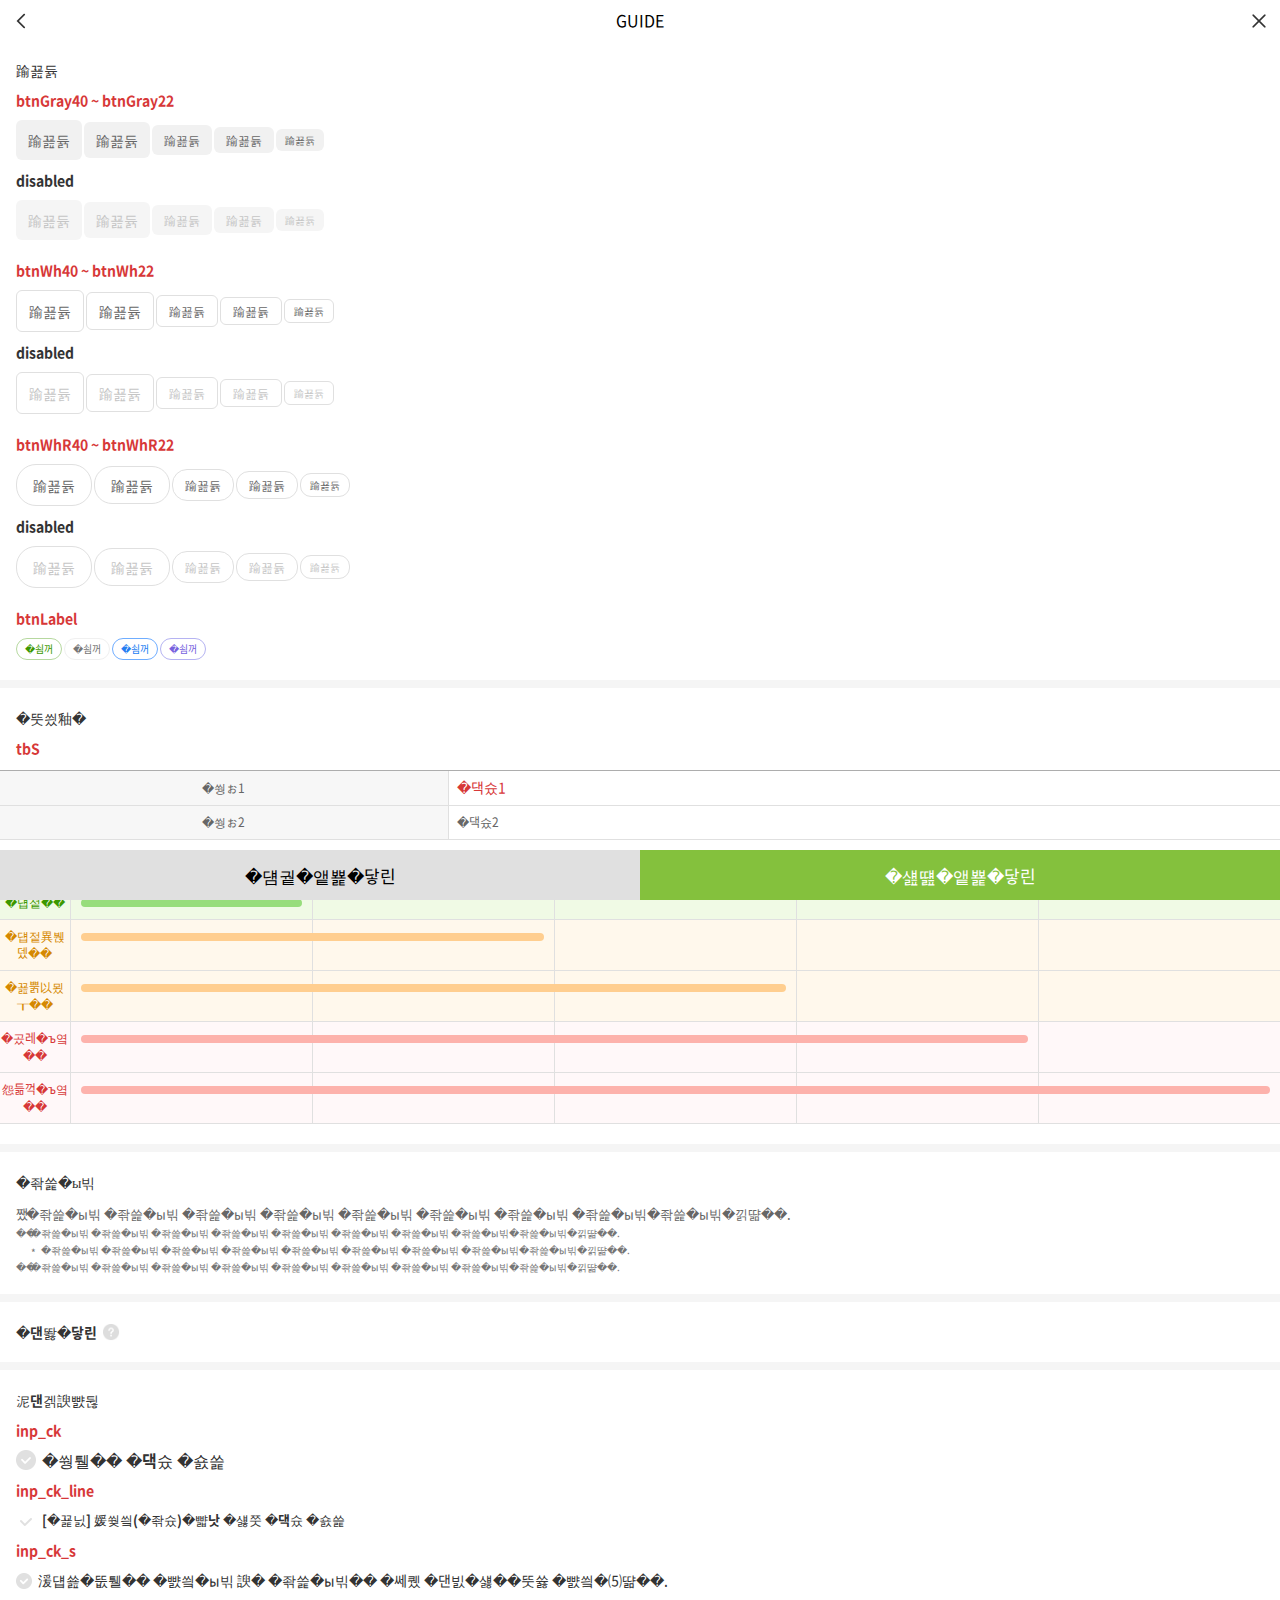
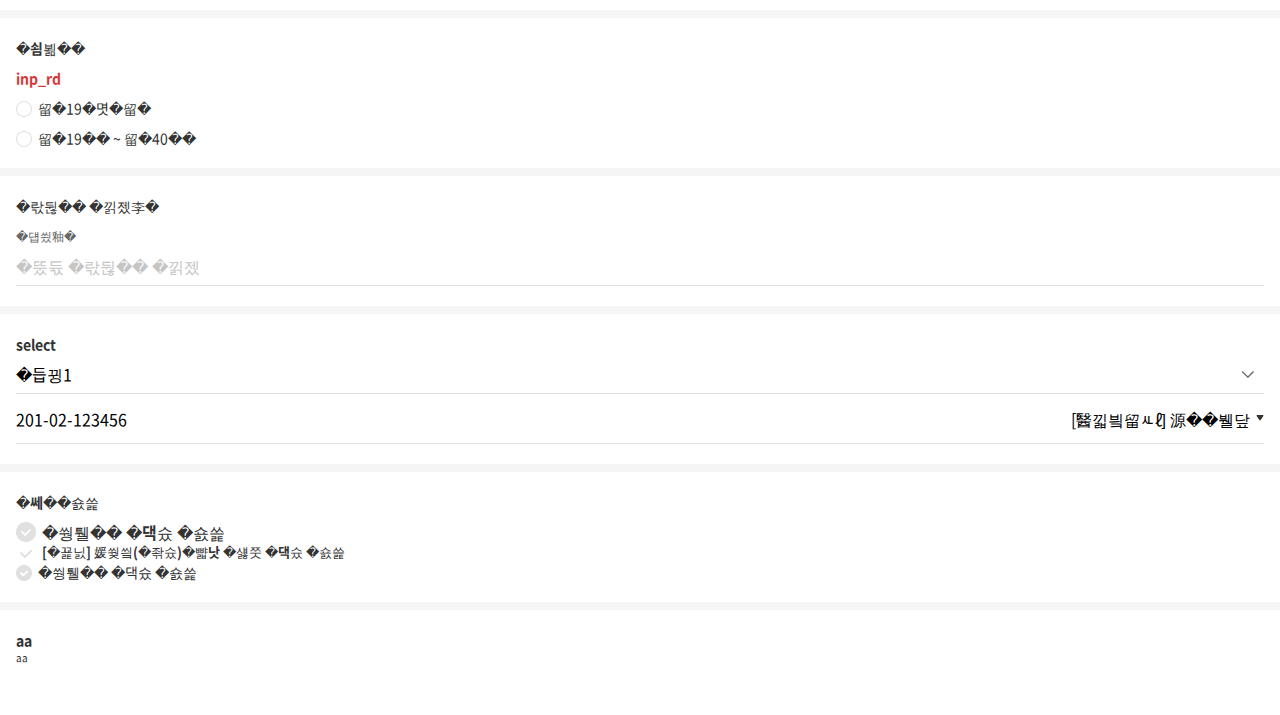
==== index.html @ 6689f2b8 "인덱스변경" ====
<!DOCTYPE html>
<html lang="ko">
<head>
	<meta charset="euc-kr">
	<meta http-equiv="X-UA-Compatible" content="IE=edge">
	<meta name="viewport" content="width=device-width, initial-scale=1.0">
	<link rel="stylesheet" type="text/css" href="/static/css/interlock/cmnsvc/common.css" />
	<!-- <link rel="stylesheet" type="text/css" href="/static/css/interlock/cmnsvc/theme_default.css" /> -->
	<title>약정</title>
	<script type="text/javascript" src="/static/js/jquery-1.11.3.min.js"></script>
	<script type="text/javascript" src="/static/js/sm.js"></script>
    <script>
    </script>
</head>
<body>
	<div class="wrap"> 
        <div class="header_c">
            <a href="javascript:void(0)" class="ico_top_back"></a>
            <h1 class="hc_tit">GUIDE</h1>
            <a href="javascript:void(0)" class="ico_top_x"></a>
        </div> 
        <div class="container_c has_foot_fix"> 
           
            <section class="padd">
                <h3 class="comTit mt20 fB">버튼</h3>

                <h3 class="comTit mt10 fB c_rd">btnGray40 ~ btnGray22</h3>
                <div class="mt10">
                    <button class="btn btnGray40" >버튼</button>
                    <button class="btn btnGray36" >버튼</button>
                    <button class="btn btnGray30" >버튼</button>
                    <button class="btn btnGray26" >버튼</button>
                    <button class="btn btnGray22" >버튼</button>
                </div> 
                <h3 class="comTit mt10 fB ">disabled</h3>
                <div class="mt10"> 
                    <button class="btn btnGray40" disabled>버튼</button>
                    <button class="btn btnGray36" disabled>버튼</button>
                    <button class="btn btnGray30" disabled>버튼</button>
                    <button class="btn btnGray26" disabled>버튼</button>
                    <button class="btn btnGray22" disabled>버튼</button>
                </div>

                <h3 class="comTit mt20 fB c_rd">btnWh40 ~ btnWh22</h3>
                <div class="mt10"> 
                    <button class="btn btnWh40" >버튼</button>
                    <button class="btn btnWh36" >버튼</button>
                    <button class="btn btnWh30" >버튼</button>
                    <button class="btn btnWh26" >버튼</button>
                    <button class="btn btnWh22" >버튼</button>
                </div> 

                <h3 class="comTit mt10 fB ">disabled</h3>
                <div class="mt10"> 
                    <button class="btn btnWh40" disabled>버튼</button>
                    <button class="btn btnWh36" disabled>버튼</button>
                    <button class="btn btnWh30" disabled>버튼</button>
                    <button class="btn btnWh26" disabled>버튼</button>
                    <button class="btn btnWh22" disabled>버튼</button>
                </div>

                <h3 class="comTit mt20 fB c_rd">btnWhR40 ~ btnWhR22</h3>
                
                <div class="mt10"> 
                    <button class="btn btnWhR40" >버튼</button>
                    <button class="btn btnWhR36" >버튼</button>
                    <button class="btn btnWhR30" >버튼</button>
                    <button class="btn btnWhR26" >버튼</button>
                    <button class="btn btnWhR22" >버튼</button>
                </div> 
                <h3 class="comTit mt10 fB ">disabled</h3>
                <div class="mt10"> 
                    <button class="btn btnWhR40" disabled>버튼</button>
                    <button class="btn btnWhR36" disabled>버튼</button>
                    <button class="btn btnWhR30" disabled>버튼</button>
                    <button class="btn btnWhR26" disabled>버튼</button>
                    <button class="btn btnWhR22" disabled>버튼</button>
                </div> 

                <h3 class="comTit mt20 fB c_rd">btnLabel</h3>
                <div class="mt10">
                    <button class="btn btnLabelGrn">라벨</button>
                    <button class="btn btnLabelWh">라벨</button>
                    <button class="btn btnLabelBl">라벨</button>
                    <button class="btn btnLabelPur">라벨</button>
                </div>
            </section> 
         
            <section class="sec_bar mt20 mb20"></section>
            <section class="padd">
                <h3 class="comTit mt20 fB">테이블</h3>
                <h3 class="comTit mt10 fB c_rd">tbS </h3>
            </section>
            <section>
                <div class="tbS mt12">
                    <table>
                        <caption></caption>
                        <colgroup><col width="35%"/><col/></colgroup>
                        <tbody>
                            <tr>
                                <th scope="row">제목1</th>
                                <td><span  class="f14 c_rd">내용1</span></td>
                            </tr>
                            <tr>
                                <th scope="row">제목2</th>
                                <td>내용2</td>
                            </tr>
                        </tbody>
                    </table>
                </div>

                <div class="tbS mt12 st">
                    <table>
                        <caption>투자자성향별 적합한 투자성 상품 : 구분, 초저위험, 저위험, 중위험, 고위험, 초고위험 등의 정보제공</caption>
                        <colgroup><col width="70px"/><col/><col/><col/><col/><col/></colgroup>
                        <thead>
                            <tr>
                                <th scope="col">구분</th>
                                <th scope="col">초저위험</th>
                                <th scope="col">저위험</th>
                                <th scope="col">중위험</th>
                                <th scope="col">고위험</th>
                                <th scope="col">초고위험</th>
                            </tr>
                        </thead>
                        <tbody>
                            <tr class="tbgc1">
                                <td class="ac">안정형</td>
                                <td><i class="tbarS tbarE"></i></td>
                                <td></td>
                                <td></td>
                                <td></td>
                                <td></td>
                            </tr>
                            <tr class="tbgc2">
                                <td class="ac">안정추구형</td>
                                <td><i class="tbarS"></i></td>
                                <td><i class="tbarE"></i></td>
                                <td></td>
                                <td></td>
                                <td></td>
                            </tr>
                            <tr class="tbgc2">
                                <td class="ac">위험중립형</td>
                                <td><i class="tbarS"></i></td>
                                <td><i class="tbarC"></i></td>
                                <td><i class="tbarE"></i></td>
                                <td></td>
                                <td></td>
                            </tr>
                            <tr class="tbgc3">
                                <td class="ac">적극투자형</td>
                                <td><i class="tbarS"></i></td>
                                <td><i class="tbarC"></i></td>
                                <td><i class="tbarC"></i></td>
                                <td><i class="tbarE"></i></td>
                                <td></td>
                            </tr>
                            <tr class="tbgc3">
                                <td class="ac">공격투자형</td>
                                <td><i class="tbarS"></i></td>
                                <td><i class="tbarC"></i></td>
                                <td><i class="tbarC"></i></td>
                                <td><i class="tbarC"></i></td>
                                <td><i class="tbarE"></i></td>
                            </tr>
                        </tbody>
                    </table>
                </div>
            </section>

            <section class="sec_bar mt20 mb20"></section>
            <section class="padd">
                <h3 class="comTit mt20 fB">유의사항</h3>
                <ul class="posiul lineH19 f13 c_6 mt12">
                    <li class="pl10">
                        <span class="nm">·</span>
                        유의사항 유의사항 유의사항 유의사항 유의사항 유의사항 유의사항 유의사항유의사항입니다.
                    </li>
                </ul>
                <ul class="posiul lineH14 f10 c_76 mt3">
                    <li class="pl15">
                        <span class="nm">※</span>
                        유의사항 유의사항 유의사항 유의사항 유의사항 유의사항 유의사항 유의사항유의사항입니다.
                        <ul class="posiul lineH14 f10 mt3 ">
                            <li class="pl10">
                                <span class="nm mt3">*</span>
                                유의사항 유의사항 유의사항 유의사항 유의사항 유의사항 유의사항 유의사항유의사항입니다.
                            </li>
                        </ul>
                    </li>
                    <li class="pl15 mt3">
                        <span class="nm">※</span>
                        유의사항 유의사항 유의사항 유의사항 유의사항 유의사항 유의사항 유의사항유의사항입니다.
                    </li>
                </ul>
            </section>

            <section class="sec_bar mt20 mb20"></section>
            <section class="padd">
                <div class="comTit mt20">
                    <span class="fB mr5">툴팁열기 </span>
                    <span class="tipA">
                        <a href="javascript:void(0)" class="ico_q" onclick="tooltip.on(this)"></a>
                        <span class="tipBox active" style="left:-4.5rem">
                            <strong class="tipTit">이메일 수신 유의사항</strong>    
                            <span class="tipTx">
                                이메일이 없거나 변경된 경우, 등록(변경)한 후 
                                신청해 주세요. 네트워크/서버 상황, 스팸/수신거부 등록 등으로 
                                이메일이 수신되지 않거나 지연될 수 있습니다.
                            </span>
                        </span>
                    </span>
                </div>
                
            </section>

            <section class="sec_bar mt20 mb20"></section>
            <section class="padd">
                <h3 class="comTit mt20 fB">체크박스 </h3>
                <h3 class="comTit mt10 fB c_rd">inp_ck </h3>
                <span class="inp_ck mt10">
                    <input type="checkbox" id="cks1"  />
                    <label for="cks1" class="fB">서비스 이용 동의</label>                                
                </span>

                <h3 class="comTit mt10 fB c_rd">inp_ck_line </h3>
                <span class="inp_ck_line mt10">
                    <input type="checkbox" id="cks2" />
                    <label for="cks2" class="fB">[필수] 개인(신용)정보 수집 이용 동의</label>                                
                </span>

                <h3 class="comTit mt10 fB c_rd">inp_ck_s </h3>
                <span class="inp_ck_s mt10">
                    <input type="checkbox" id="cks3"/>
                    <label for="cks3">금융소비자 확인사항 및 유의사항을 읽고 이해하였음을 확인합니다.</label>
                </span>
            </section>
            

            <section class="sec_bar mt20 mb20"></section>
            <section class="padd">
                <h3 class="comTit mt20 fB">라디오</h3>
                <h3 class="comTit mt10 fB c_rd">inp_rd </h3>
                <div>
                    <span class="inp_rd mt10">
                        <input type="radio" id="rd1_1" name="rd1"/>
                        <label for="rd1_1">만19세미만</label>
                    </span><br/>
                    <span class="inp_rd mt10">
                        <input type="radio" id="rd1_2" name="rd1"/>
                        <label for="rd1_2">만19세 ~ 만40세</label>
                    </span>
                </div>
            </section>

            <section class="sec_bar mt20 mb20"></section>
            <section class="padd">
                <h3 class="comTit mt20 fB">텍스트 입력창</h3>
                <div class="mt10">
                    <label for="inpTx1" class="lineH20 f12 c_6">레이블</label>
                    <span class="inp_tx hasDelete">
                        <input type="text" id="inpTx1" placeholder="힌트 텍스트 입력" value="" >
                        <button class="ico_x" onclick="inputDelCtr.textDel(this,'#inpTx1')"></button>
                    </span>
                </div>
            </section>
            <script>inputDelCtr.on('.hasDelete');</script>

            <section class="sec_bar mt20 mb20"></section>
            <section class="padd">
                <h3 class="comTit mt20 fB">select</h3>
                <select class="sel" style="width:100%">
                    <option value="">옵션1</option>
                    <option value="">옵션2</option>	
                    <option value="">옵션3</option>								
                </select>
               
                <button class="btn_sel">
                    <span class="btn_sel_l" data-sel-opt="1">201-02-123456</span>
                    <span class="btn_sel_r" data-sel-opt="2">[종합매매] 김엔투</span>
                </button>
            </section>

            <section class="sec_bar mt20 mb20"></section>
            <section class="padd">
                <h3 class="comTit mt20 fB">약관동의</h3>
                <div class="mt10">
                    <dl>
                        <dt>
                            <span class="inp_ck">
                                <input type="checkbox" id="agr_ck"  />
                                <label for="agr_ck" class="fB">서비스 이용 동의</label>                                
                            </span>
                        </dt>
                        <dd>
                            <span class="inp_ck_line">
                                <input type="checkbox" id="ck1" />
                                <label for="ck1" class="fB">[필수] 개인(신용)정보 수집 이용 동의</label>                                
                            </span>    
                        </dd>
                    </dl>

                    <dl>
                        <dt>
                            <span class="inp_ck_s">
                                <input type="checkbox" id="all_ck"/>
                                <label for="all_ck">서비스 이용 동의</label>                                
                            </span>
                        </dt>
                        <dd>

                        </dd>
                    </dl>
                </div>
            </section>

            

            

            <section class="sec_bar mt20 mb20"></section>
            <section class="padd">
                <h3 class="comTit mt20 fB">aa</h3>
               aa
            </section>

            
            
            
            <section class="foot_fix">                
                <div class="foot_fix_btnA">
                    <button class="f_btn btnC1" onclick="layPop.on('pop1')" >안내팝업열기</button>
                    <button class="f_btn btnC2" onclick="layPop2.on('pop3')" >하단팝업열기</button>
                </div>    
            </section>
            
        </div>
       

        <div class="layPop" id="pop1" style="display:none">
            <div class="layPopCon">
                <div class="layPopIn ">
                    <div class="ac f17 lineH25">안내팝업</div>
                </div>
                <div class="layPopBtn">
                    <button class="btn btnC1" onclick="layPop.off('pop1')">닫기</button>
                    <button class="btn btnC2" onclick="layPop.off('pop1')">확인</button>
                </div>
            </div>
        </div>
    
        <div class="layPop2" id="pop2">
            <div class="layPop2Con ">
                <div class="layPop2Title mt25">하단팝업</div>
                <div class="layPop2In">
                    <ul class="posiul lineH19 f13 c_6">
                        <li class="pl10 mb5">
                            <span class="nm">·</span>
                            하단팝업내용
                        </li>
                        <li class="pl10 ">
                            <span class="nm">·</span>
                            하단팝업내용
                        </li>
                    </ul>    
                </div>
                <div class="layPop2Btn">
                    <button class="btn btnC2" onclick="layPop2.off('pop2')">확인</button>
                </div>
                <button class="layPop2Close" onclick="layPop2.off('pop2')"><i class="blind">닫기</i></button>
            </div>
        </div>

        <div class="layPop2" id="pop3">
            <div class="layPop2Con noBtn">
                <div class="layPop2Title mt25">계좌 선택</div>
                <div class="layPop2In">
                    <ul class="ul_sel">
                        <li>
                            <button class="ci_qv" onclick="ulSel.on(this,'answer03');layPop2.off('sel2')">
                                <span class="ul_sel_item">
                                    <i class="ul_sel_item_tx1">201-02-123456</i>
                                    <i class="ul_sel_item_tx2">[종합매매] 김나무</i>
                                </span>
                            </button>
                        </li>
                        <li>
                            <button class="ci_namuh" onclick="ulSel.on(this,'answer03');layPop2.off('sel2')">
                                <span class="ul_sel_item">
                                    <i class="ul_sel_item_tx1">201-02-123456</i>
                                    <i class="ul_sel_item_tx2">[종합매매] 김나무</i>
                                </span>
                            </button>
                        </li>
                        <li>
                            <button class="ci_qv" onclick="ulSel.on(this,'answer03');layPop2.off('sel2')">
                                <span class="ul_sel_item">
                                    <i class="ul_sel_item_tx1">201-02-123456</i>
                                    <i class="ul_sel_item_tx2">[종합매매] 김나무</i>
                                </span>
                            </button>
                        </li>
                        <li>
                            <button class="ci_namuh" onclick="ulSel.on(this,'answer03');layPop2.off('sel2')">
                                <span class="ul_sel_item">
                                    <i class="ul_sel_item_tx1">201-02-123456</i>
                                    <i class="ul_sel_item_tx2">[종합매매] 김나무</i>
                                </span>
                            </button>
                        </li>
                        <li>
                            <button class="ci_qv" onclick="ulSel.on(this,'answer03');layPop2.off('sel2')">
                                <span class="ul_sel_item">
                                    <i class="ul_sel_item_tx1">201-02-123456</i>
                                    <i class="ul_sel_item_tx2">[종합매매] 김나무</i>
                                </span>
                            </button>
                        </li>
                        <li>
                            <button class="ci_namuh" onclick="ulSel.on(this,'answer03');layPop2.off('sel2')">
                                <span class="ul_sel_item">
                                    <i class="ul_sel_item_tx1">201-02-123456</i>
                                    <i class="ul_sel_item_tx2">[종합매매] 김나무</i>
                                </span>
                            </button>
                        </li>
                        
                    </ul>
                </div>
                <button class="layPop2Close" onclick="layPop2.off('pop3')"><i class="blind">닫기</i></button>
            </div>
        </div>
       
    </div>	
</body>
</html>
---- static/css/interlock/cmnsvc/common.css ----
@charset "euc-kr";
@import url("/static/css/interlock/cmnsvc/base.css");
@import url("/static/css/interlock/cmnsvc/contents.css");

/****************************************/
/*  Version : 1.0
/*  Author : jsm
/****************************************/
:root{
    --theme:#84C13D;
    --themeDisa:#84C13D60;
    --themeL:#F9FDF4;
}

/*header*/
.header_c{height:4rem;position:relative;padding:0 4.2rem}
.ico_top_back{display: flex;position:absolute;top:1rem;left:1rem;width:2.2rem;height:2.2rem;background:url(/static/images/interlock/cmnsvc/ico_top_back.png) 50% 50% no-repeat;background-size:2.2rem auto}
.hc_tit{padding:0.8rem 0;text-align:center;font-size:1.6rem;line-height:2.4rem;color:#000}
.ico_top_x{display: flex;position:absolute;top:1rem;right:1rem;width:2.2rem;height:2.2rem;background:url(/static/images/interlock/cmnsvc/ico_top_x.png) 50% 50% no-repeat;background-size:2.2rem auto}
/*header_top*/
.top_loca{display:flex;justify-content: space-between;align-items: center; padding:1.4rem 1.6rem;background-color:#F9F9F9 }
.top_loca_tit{font-size:1.4rem;color:#000}
.top_loca_num{display:flex;align-items: center;} 
.top_loca_num>i{display:flex;justify-content: center;align-items: center; margin-left:0.8rem;border-radius:3rem;font-size:0;line-height:0;width:0.5rem;height:0.5rem;overflow: hidden;background-color:#B3B3B3}
.top_loca_num>i.on{font-size:1rem;line-height:1.4rem;width:2rem;height:2rem;background-color:var(--theme);color:#fff}

/*footer*/
.has_foot_fix{padding-bottom:5rem}
.info_cbox{background:#f9f9f9;border-radius: 1rem;padding: 1.6rem 2rem;}
.foot_fix{position:fixed;bottom:0;left:0;width:100%;z-index:2}
.foot_fix_btnA{display:flex;justify-content: space-between;}
.foot_fix_btnA>.f_btn{font-size:1.7rem;flex:1 50%;display:flex;justify-content: center;align-items: center;height:5rem;line-height:2.5rem}
.foot_fix_btnA.cols1vs2>button:first-child{flex:1 33%}
.foot_fix_btnA.cols1vs2>button:last-child{flex:1 67%}
.btnC1{background-color:#E0E0E0} 
.btnC1[disabled]{background-color:#F3F3F3;color:#C5C5C5}
.btnC2{background-color:var(--theme);color:#fff}
.btnC2[disabled]{background-color:var(--themeDisa)}


/*pop1*/
.layPop{position:fixed;z-index:100;height:100%;width:100%;top:0;left:0;display:flex;justify-content:center;align-items:center;}
.layPop:after{content:'';position: fixed;left: 0;top: 0; background-color: #000;z-index: 1;width: 100%;height: 100%;opacity: 0.6}
.layPopCon{position:relative;z-index:2;background:#fff;width:calc(100% - 4rem);max-width:72.8rem;border-radius:1.6rem;}
.layPopIn{margin:3.2rem 0 2.8rem;padding:0 2rem}
.layPopBtn{display:flex;justify-content:center;align-items:center;border-radius:0 0 1.6rem 1.6rem;overflow:hidden}
.layPopBtn>button{flex:1 50%;height:5rem;font-size:1.7rem}

/*pop2*/
.layPop2{display:none;position:fixed;z-index:100;height:100%;width:100%;top:0;left:0;z-index:1000}
.layPop2:after{content:'';position: fixed;left:0;top:0; background-color: #000;z-index: 1;width: 100%;height: 100%;opacity: 0}
.layPop2Con{position:fixed;z-index:2;bottom:-100%;background:#fff;width:100%;border-radius:2rem 2rem 0 0}
.layPop2Title{text-align:center;margin-left:1.6rem;margin-right:1.6rem;font-size:1.7rem;line-height:2.5rem;border-bottom:0.1rem solid #e0e0e0; padding-bottom:2rem}
.layPop2In{padding:2.8rem 1.6rem 2rem;max-height: calc(100vh - 17.6rem);overflow: auto;}
.noBtn .layPop2In{padding:0 0 2rem;max-height: calc(100vh - 12.6rem);}
.layPop2Btn{display:flex;justify-content:center;align-items:center}
.layPop2Btn>button{flex:1 50%;height:5rem;font-size:1.7rem}
.layPop2Close{position:absolute;top:2.4rem;right:1.6rem;width:2rem;height:2.5rem;background:url(/static/images/interlock/cmnsvc/ico_pop_x.png) 50% 50% no-repeat;background-size:1.3rem auto}
.layPop2.open{display:flex;justify-content:center;align-items:center;}
.layPop2.open:after{animation:0.3s forwards ease-in-out opa0_6;}
.layPop2.open .layPop2Con{animation:0.3s forwards ease-in-out btm0;left:50%;transform:translateX(-50%)}
.layPop2.close:after{animation:0.3s forwards ease-in-out opa0;opacity:0.6} 
.layPop2.close .layPop2Con{animation:0.3s forwards ease-in-out btm_100;bottom:0}

@media all and (min-width : 540px){html{font-size:10px}	}
@keyframes btm0{100% {bottom:0}}
@keyframes btm_100{100% {bottom:-100%;}}
@keyframes opa0{100% {opacity:0}}
@keyframes opa0_6{100% {opacity:0.6}}
@media screen and (-ms-height-contrast:active), (-ms-high-contrast:none){
    .layPop2.open .layPop2Con{bottom:0}
}

/*pop3 fullpop*/
.layFullPop{display:none;overflow:auto;position:fixed;width:100%;height:100%;top:0;left:0;background-color:#fff;z-index:10}
      
/*account sel list*/
.ul_sel>li{padding:0 2rem;margin-top:0.05rem}
.ul_sel>li>button{display:flex;width:100%;text-align:left;align-items: center; border-bottom:0.1rem solid #f0f0f0;padding:1.4rem 0;font-size:2.1rem;line-height:3rem;}
.ul_sel>li.on{background-color:var(--themeL)  }
.ul_sel>li.on>a{color:#000;font-family:'notoSB'}
.ul_sel_opt{display:flex;flex-wrap: wrap;flex-direction: column;flex:1 calc(100% - 4.2rem)}
.ul_sel_opt1{font-size:1.6rem;line-height:2rem;color:#000;font-family:'notoSB'}
.ul_sel_opt2{font-size:1.4rem;line-height:2rem;color:#767676}

/*ci*/
.ci_qv::before{content:'';margin-right:1rem;display:inline-flex;width:3.2rem;height:3.2rem;background:url(/static/images/interlock/cmnsvc/ci_qv.png) 0 0 no-repeat;background-size: 3.2rem auto;}
.ci_namuh::before{content:'';margin-right:1rem;display:inline-flex;width:3.2rem;height:3.2rem;background:url(/static/images/interlock/cmnsvc/ci_namuh.png) 0 0 no-repeat;background-size: 3.2rem auto;}

/* termsA */
.has_termsA{overflow:hidden}
.has_termsA .container_c{height:100%;display:flex;flex-direction:column;justify-content:flex-start}
.termsA{position:relative;height:calc(100% - 9rem);padding-bottom:5rem}
.termsA iframe{position:absolute;top:0;left:0;width:100%;height:100%}

/*tooltip*/
.tipA{position:relative;display:flex}
.tipBox{display:none;padding:1.5rem 2rem;border-radius:0.8rem;position:absolute;top:3.3rem;background-color:var(--themeL);border:0.1rem solid var(--theme)}
.tipTit{font-size:1.4rem;font-family:'notoSB';white-space:nowrap;margin-bottom:1rem}
.tipTx{font-size:1.3rem;line-height:1.9rem;width:26rem;display:block}
.tipA.active {z-index:3;}
.tipA.active:before{content:'';position:absolute;top:1.8rem;left:0.3rem;width:0;height:0;border:0.8rem solid transparent;border-right-width:0.6rem;border-left-width:0.6rem;border-bottom-color:var(--theme)}
.tipA.active:after{content:'';position:absolute;top:2rem;left:0.3rem;width:0;height:0;border:0.8rem solid transparent;border-right-width:0.6rem;border-left-width:0.6rem;border-bottom-color:var(--themeL)}
.tipA.active .tipBox{display:flex;flex-direction: column;}

/*title*/
.comTit{font-size:1.4rem;display:flex;align-items: center;line-height:2rem}
.comTit.ar{justify-content: flex-end;}


/*btn*/
.btn{display:inline-flex;justify-content: center;align-items: center;padding:0}
.btnGray40{line-height:4rem;font-size:1.4rem;padding:0 1.2rem;border-radius:0.6rem;background-color:#f1f1f1;color:#666}
.btnGray36{line-height:3.6rem;font-size:1.4rem;padding:0 1.2rem;border-radius:0.6rem;background-color:#f1f1f1;color:#666}
.btnGray30{line-height:3rem;font-size:1.2rem;padding:0 1.2rem;border-radius:0.6rem;background-color:#f1f1f1;color:#666}
.btnGray26{line-height:2.6rem;font-size:1.2rem;padding:0 1.2rem;border-radius:0.6rem;background-color:#f1f1f1;color:#666}
.btnGray22{line-height:2.2rem;font-size:1rem;padding:0 0.9rem;border-radius:0.6rem;background-color:#f1f1f1;color:#666}

.btnWh40{line-height:4rem;font-size:1.4rem;padding:0 1.2rem;border:0.1rem solid #e0e0e0;border-radius:0.6rem;background-color:#fff;color:#666}
.btnWh36{line-height:3.6rem;font-size:1.4rem;padding:0 1.2rem;border:0.1rem solid #e0e0e0;border-radius:0.6rem;background-color:#fff;color:#666}
.btnWh30{line-height:3rem;font-size:1.2rem;padding:0 1.2rem;border:0.1rem solid #e0e0e0;border-radius:0.6rem;background-color:#fff;color:#666}
.btnWh26{line-height:2.6rem;font-size:1.2rem;padding:0 1.2rem;border:0.1rem solid #e0e0e0;border-radius:0.6rem;background-color:#fff;color:#666}
.btnWh22{line-height:2.2rem;font-size:1rem;padding:0 0.9rem;border:0.1rem solid #e0e0e0;border-radius:0.6rem;background-color:#fff;color:#666}

.btnWhR40{line-height:4rem;font-size:1.4rem;padding:0 1.6rem;border:0.1rem solid #e0e0e0;border-radius:2rem;background-color:#fff;color:#666}
.btnWhR36{line-height:3.6rem;font-size:1.4rem;padding:0 1.6rem;border:0.1rem solid #e0e0e0;border-radius:1.8rem;background-color:#fff;color:#666}
.btnWhR30{line-height:3rem;font-size:1.2rem;padding:0 1.2rem;border:0.1rem solid #e0e0e0;border-radius:1.5rem;background-color:#fff;color:#666}
.btnWhR26{line-height:2.6rem;font-size:1.2rem;padding:0 1.2rem;border:0.1rem solid #e0e0e0;border-radius:1.3rem;background-color:#fff;color:#666}
.btnWhR22{line-height:2.2rem;font-size:1rem;padding:0 0.9rem;border:0.1rem solid #e0e0e0;border-radius:1.1rem;background-color:#fff;color:#666}

.btnGray40[disabled],
.btnGray36[disabled],
.btnGray30[disabled],
.btnGray26[disabled],
.btnGray22[disabled]{background-color:#F5F5F5;color:#C5C5C5}

.btnWh40[disabled],
.btnWh36[disabled],
.btnWh30[disabled],
.btnWh26[disabled],
.btnWh22[disabled],
.btnWhR40[disabled],
.btnWhR36[disabled],
.btnWhR30[disabled],
.btnWhR26[disabled],
.btnWhR22[disabled]{color:#C5C5C5}

.btnLabelGrn{border:0.1rem solid #3C980060;color:#3C9800;line-height:2rem;font-size:1rem;padding:0 0.8rem;border-radius:2rem;}
.btnLabelWh{border:0.1rem solid #F0F0F0;color:#767676;line-height:2rem;font-size:1rem;padding:0 0.8rem;border-radius:2rem;}
.btnLabelBl{border:0.1rem solid #6FADFF;color:#247EF2;line-height:2rem;font-size:1rem;padding:0 0.8rem;border-radius:2rem;}
.btnLabelPur{border:0.1rem solid #B5B3F2;color:#7762DE;line-height:2rem;font-size:1rem;padding:0 0.8rem;border-radius:2rem;}

/* icon */
.icoLabel1{background-color:#6FADFF;color:#fff;border-radius:0.5rem;display:inline-flex;padding:0 0.5rem;height:1.8rem;line-height:1.8rem;font-size:1rem}
.icoLabel2{border-radius:0.5rem;display:inline-flex;padding:0 0.5rem;height:1.8rem;line-height:1.8rem;font-size:1rem}
.icoLabel3{border-radius:0.5rem;display:inline-flex;padding:0 0.5rem;height:1.8rem;line-height:1.8rem;font-size:1rem}
.icoLabel4{border-radius:0.5rem;display:inline-flex;padding:0 0.5rem;height:1.8rem;line-height:1.8rem;font-size:1rem}
.icoLabel5{border-radius:0.5rem;display:inline-flex;padding:0 0.5rem;height:1.8rem;line-height:1.8rem;font-size:1rem}


/* table */
.tbS{border-top:0.1rem solid #ADADAD}
.tbS th{font-weight:normal}
.tbS thead>tr>th{background-color:#F7F7F7;color:#666;padding:0.8rem 0;border-left:0.1rem solid #E0E0E0;border-bottom:0.1rem solid #E0E0E0;font-size:1rem}
.tbS tbody>tr>th,.tbS tbody>tr>td{color:#666;border-left:0.1rem solid #E0E0E0;border-bottom:0.1rem solid #E0E0E0;font-size:1.2rem;line-height:1.7rem}
.tbS thead>tr>th:first-child, .tbS tbody>tr>th:first-child,.tbS tbody tr>td:first-child{border-left:0}
.tbS tbody>tr>th{background-color:#F7F7F7;padding:0.8rem 1.6rem;}
.tbS tbody>tr>td{padding:0.8rem;}
.tbS.st tbody>tr>th,.tbS.st tbody>tr>td{padding-left:0;padding-right:0}
.tbgc1>td{background-color:#F0FAE5;color:#3C9800 !important}
.tbgc1>td>i,.tbgc1>td>i::before{background-color:#97DD7C}
.tbgc2>td{background-color:#FFF8EC;color:#D58800 !important}
.tbgc2>td>i,.tbgc2>td>i::before{background-color:#FFCE8F}
.tbgc3>td{background-color:#FFF8F9;color:#D73838 !important}
.tbgc3>td>i,.tbgc3>td>i:before{background-color:#FDB2AC}

.tbarS{display:flex;height:0.8rem;border-top-left-radius: 0.8rem;border-bottom-left-radius: 0.8rem;margin-left:1rem}
.tbarC{position:relative;z-index:2;display:flex;height:0.8rem}
.tbarE{position:relative;z-index:2;display:flex;height:0.8rem;border-top-right-radius: 0.8rem;border-bottom-right-radius: 0.8rem;margin-right:1rem}
.tbarC:before,
.tbarE:before{content:'';display:block;width:0.2rem;height:0.8rem;position:absolute;top:0;left:-0.1rem}
.tbarS.tbarE:before{display:none}

/* input text */
.inp_tx{display:inline-flex;position:relative;height:4rem;border-bottom:0.1rem solid #E0E0E0;width:100%}
.inp_tx>input{display:inline-flex;width:100%;color:#000;font-size:1.6rem;height:100%}
.inp_tx>input[disabled]{background-color:#F9F9F9;color:#C5C5C5}
.inp_tx .ico_x{position:absolute;top:1.1rem;right:0.6rem}
.ico_x{display:none;width:1.4rem;height:1.4rem;background:url(/static/images/interlock/cmnsvc/ico_x.png) 0 0 no-repeat;background-size:1.4rem auto}
.inp_tx.hasDelete>input{padding-right:3rem}

/* input checkbox */
.inp_ck{display:flex;align-items: center;position:relative}
.inp_ck>input{position:absolute;top:0;left:0;z-index:-1}
.inp_ck>label{position:relative;line-height:2rem;padding-left:2.6rem;display:inline-flex;font-size:1.6rem}
.inp_ck>label:before{content:'';position:absolute;top:0;left:0;width:2rem;height:2rem;background:url('/static/images/interlock/cmnsvc/ico_ck.png') 0 0 no-repeat;background-size:2rem auto}
.inp_ck>input:checked+label:before{background-image:url(/static/images/interlock/cmnsvc/ico_ck_on.png);}
.inp_ck>input:disabled+label:before{background-image:url(/static/images/interlock/cmnsvc/ico_ck_disa.png);}
.inp_ck>input:checked:disabled+label:before{background-image:url(/static/images/interlock/cmnsvc/ico_ck_on_disa.png);}

/* input checkbox line */
.inp_ck_line{display:flex;align-items: center;}
.inp_ck_line>label{position:relative;line-height:2rem;padding-left:2.6rem;display:inline-flex;font-size:1.3rem}
.inp_ck_line>label:before{content:'';position:absolute;top:0.1rem;left:0;width:2rem;height:2rem;background:url('/static/images/interlock/cmnsvc/ico_ck_line.png') 0 0 no-repeat;background-size:2rem auto}
.inp_ck_line>input:checked+label:before{background-image:url(/static/images/interlock/cmnsvc/ico_ck_line_on.png);}
.inp_ck_line>input:checked:disabled+label:before{opacity:0.5}

/* input checkbox s */
.inp_ck_s{display:flex;align-items: center;}
.inp_ck_s>label{position:relative;line-height:2rem;padding-left:2.2rem;display:inline-flex;font-size:1.4rem}
.inp_ck_s>label:before{content:'';position:absolute;top:0.3rem;left:0;width:1.6rem;height:1.6rem;background:url('/static/images/interlock/cmnsvc/ico_ck_s.png') 0 0 no-repeat;background-size:1.6rem auto}
.inp_ck_s>input:checked+label:before{background-image:url(/static/images/interlock/cmnsvc/ico_ck_s_on.png);}
.inp_ck_s>input:disabled+label:before{background-image:url(/static/images/interlock/cmnsvc/ico_ck_s_disa.png);}
.inp_ck_s>input:checked:disabled+label:before{background-image:url(/static/images/interlock/cmnsvc/ico_ck_s_on_disa.png);}

/* input radio */
.inp_rd{position:relative;display:inline-flex}
.inp_rd>input{position:absolute;width:0;height:0;padding:0;z-index:-1;opacity:0}
.inp_rd>label{position:relative;line-height:2rem;padding-left:2.2rem;font-size:1.4rem}
.inp_rd>label:before{content:'';position:absolute;width:1.6rem;height:1.6rem;top:0.3rem;left:0;background:url(/static/images/interlock/cmnsvc/ico_rd.png) 0 0 no-repeat;background-size:1.6rem auto}
.inp_rd>input:checked+label:before{background-image:url(/static/images/interlock/cmnsvc/ico_rd_on.png)}
.inp_rd>input:disabled+label:before{background-image:url(/static/images/interlock/cmnsvc/ico_rd_disa.png)}

/* select */
.sel{position:relative;font-size:1.6rem;border-bottom:0.1rem solid #E0E0E0;padding-right:2.8rem;display:inline-flex;height:4rem;white-space: nowrap;overflow: hidden;text-overflow: ellipsis;background:url(/static/images/interlock/cmnsvc/ico_arrow.png) calc(100% - 0.8rem) 50% no-repeat;background-size:1.6rem auto}

/*common*/
.padd{padding-left:1.6rem;padding-right:1.6rem}
.sec_bar{height:0.8rem;background-color:#f5f5f5}
.fixbody{overflow:hidden}
.skipNavi {display:none}
.imgA{width:100%}
.blind{position:absolute !important; z-index:-1 !important; height:0 !important; width:0 !important; padding:0 !important; margin:0 !important; font-size:0 !important; line-height:0 !important;border:0 !important; overflow:hidden !important;}
.posiul{padding:0;font-size:inherit;color:inherit;line-height:inherit;font-family:inherit}
.posiul>li{position:relative;padding-left:2rem;font-size:inherit;word-break: keep-all;color:inherit;line-height:inherit;font-family:inherit}
.posiul>li>.nm{position:absolute; top:0; left:0;font-size:inherit;color:inherit;line-height:inherit;font-family:inherit}
.posiul>li>.ico_arrow_r{position:absolute;top:0;right:0;height:2rem;width:2rem}
.list_item_4{display:flex;flex-wrap: wrap;align-items: center}
.list_item_4>*{flex:0 25%;margin-top:1rem}

/*icon*/
.ico_arrow_r{display:inline-flex;width:1.2rem;height:1.2rem;background:url(/static/images/interlock/cmnsvc/ico_arrow_r.png) 50% 50% no-repeat;background-size:1.6rem auto}
.ico_arrow_r.arrow_s{background-size:1.2rem}

/*text-align*/
.ar{text-align:right !important}
.al{text-align:left !important}
.ac{text-align:center !important}

/*position*/
.posiR{position:relative}
.posiA{position:absolute}
.posiS{position:static}
.posi_l{position:absolute;top:0;left:0}
.posi_r{position:absolute;top:0;right:0}

/*font-size*/
.f0{font-size:0 !important}
.f8{font-size:0.88rem}
.f9{font-size:8.9rem}
.f10{font-size:1rem}
.f11{font-size:1.1rem}
.f12{font-size:1.2rem}
.f13{font-size:1.3rem}
.f14{font-size:1.4rem}
.f15{font-size:1.5rem}
.f16{font-size:1.6rem}
.f17{font-size:1.7rem}
.f18{font-size:1.8rem}
.f19{font-size:1.9rem}
.f20{font-size:2.0rem}
.f21{font-size:2.1rem}
.f22{font-size:2.2rem}
.f23{font-size:2.3rem}
.f24{font-size:2.4rem}
.f25{font-size:2.5rem}
.f26{font-size:2.6rem}
.f27{font-size:2.7rem}
.f28{font-size:2.8rem}
.f29{font-size:2.9rem}
.f30{font-size:3.0rem}
.f60{font-size:6.0rem}

/*font-family*/
.fM{font-family:'NotoSM'}
.fB{font-family:'notoSB'}

/*lineheight*/
.lineH8{line-height:0.8rem}
.lineH9{line-height:0.9rem}
.lineH10{line-height:1rem}
.lineH11{line-height:1.1rem}
.lineH12{line-height:1.2rem}
.lineH13{line-height:1.3rem}
.lineH14{line-height:1.4rem}
.lineH15{line-height:1.5rem}
.lineH16{line-height:1.6rem}
.lineH17{line-height:1.7rem}
.lineH18{line-height:1.8rem}
.lineH19{line-height:1.9rem}
.lineH20{line-height:2.0rem}
.lineH21{line-height:2.1rem}
.lineH22{line-height:2.2rem}
.lineH23{line-height:2.3rem}
.lineH24{line-height:2.4rem}
.lineH25{line-height:2.5rem}
.lineH26{line-height:2.6rem}
.lineH27{line-height:2.7rem}
.lineH28{line-height:2.8rem}
.lineH29{line-height:2.9rem}
.lineH30{line-height:3rem}

/*color*/
.c_0{color:#000}
.c_f{color:#fff}
.c_6{color:#666}
.c_76{color:#767676}
.c_rd{color:#D73838}

/*background color*/
.bgc_6{background-color:#666}
.bgc_9{background-color:#999}

/* border */
.b0{border:0 !important}
.b1_theme{border:0.1rem solid var(--theme)}

/*padding*/
.p0{padding:0 !important}

.p5{padding:0.5rem !important}
.p10{padding:1rem !important}
.p15{padding:1.5rem !important}
.p20{padding:2rem !important}
.pl0{padding-left:0 !important}
.pr0{padding-right:0 !important}
.pl10{padding-left:1rem !important}
.pl15{padding-left:1.5rem !important}
.pl20{padding-left:2rem !important}
.pl25{padding-left:2.5rem !important}
.pl30{padding-left:3rem !important}
.pt15{padding-top:1.5rem !important}
.pb15{padding-bottom:1.5rem !important}
.pb20{padding-bottom:2rem}

/*margin*/
.m_auto{margin:0;margin-left:auto;margin-right:auto}
.m0{margin:0 !important}
.m5{margin:0.5rem}
.m10{margin:1rem}
.m15{margin:1.5rem}
.m20{margin:2rem}

.mt0{margin-top:0 !important}
.pt1{margin-top:0.1rem}
.mt2{margin-top:0.2rem}
.mt3{margin-top:0.3rem}
.mt4{margin-top:0.4rem}
.mt5{margin-top:0.5rem}
.mt10{margin-top:1rem}
.mt12{margin-top:1.2rem}
.mt15{margin-top:1.5rem}
.mt20{margin-top:2rem}
.mt24{margin-top:2.4rem}
.mt25{margin-top:2.5rem}
.mt30{margin-top:3rem}
.mt40{margin-top:4rem}
.mt50{margin-top:5rem}

.mb0{margin-bottom:0 !important}
.mb1{margin-bottom:0.1rem}
.mb2{margin-bottom:0.2rem}
.mb3{margin-bottom:0.3rem}
.mb4{margin-bottom:0.4rem}
.mb5{margin-bottom:0.5rem}
.mb6{margin-bottom:0.6rem}
.mb8{margin-bottom:0.8rem}
.mb10{margin-bottom:1rem}
.mb15{margin-bottom:1.5rem}
.mb20{margin-bottom:2rem}
.mb25{margin-bottom:2.5rem}
.mb30{margin-bottom:3rem}
.mb40{margin-bottom:4rem}
.mb55{margin-bottom:5.5rem}

.mr0{margin-right:0 !important}
.mr1{margin-right:0.1rem}
.mr2{margin-right:0.2rem}
.mr3{margin-right:0.3rem}
.mr4{margin-right:0.4rem}
.mr5{margin-right:0.5rem}
.mr10{margin-right:1rem}
.mr15{margin-right:1.5rem}
.mr20{margin-right:2rem}
.mr25{margin-right:2.5rem}
.mr30{margin-right:3rem}

.ml0{margin-left:0 !important}
.ml1{margin-left:0.1rem}
.ml2{margin-left:0.2rem}
.ml3{margin-left:0.3rem}
.ml4{margin-left:0.4rem}
.ml5{margin-left:0.5rem}
.ml10{margin-left:1rem}
.ml15{margin-left:1.5rem}
.ml20{margin-left:2rem}
.ml25{margin-left:2.5rem}
.ml30{margin-left:3rem}
---- static/css/interlock/cmnsvc/theme_default.css ----
@charset "euc-kr";
/****************************************/
/*  Version : 1.0
/*  Author : jsm
/****************************************/

/* theme_defaut */
:root{
    --theme:red;
    --themeL:#F9FDF4;
}
.ico_ok{display:inline-flex;width:4.8rem;height: 4.8rem;background:url(/static/images/interlock/cmnsvc/ico_ok.png) 0 0 no-repeat;background-size: 4.8rem auto;}
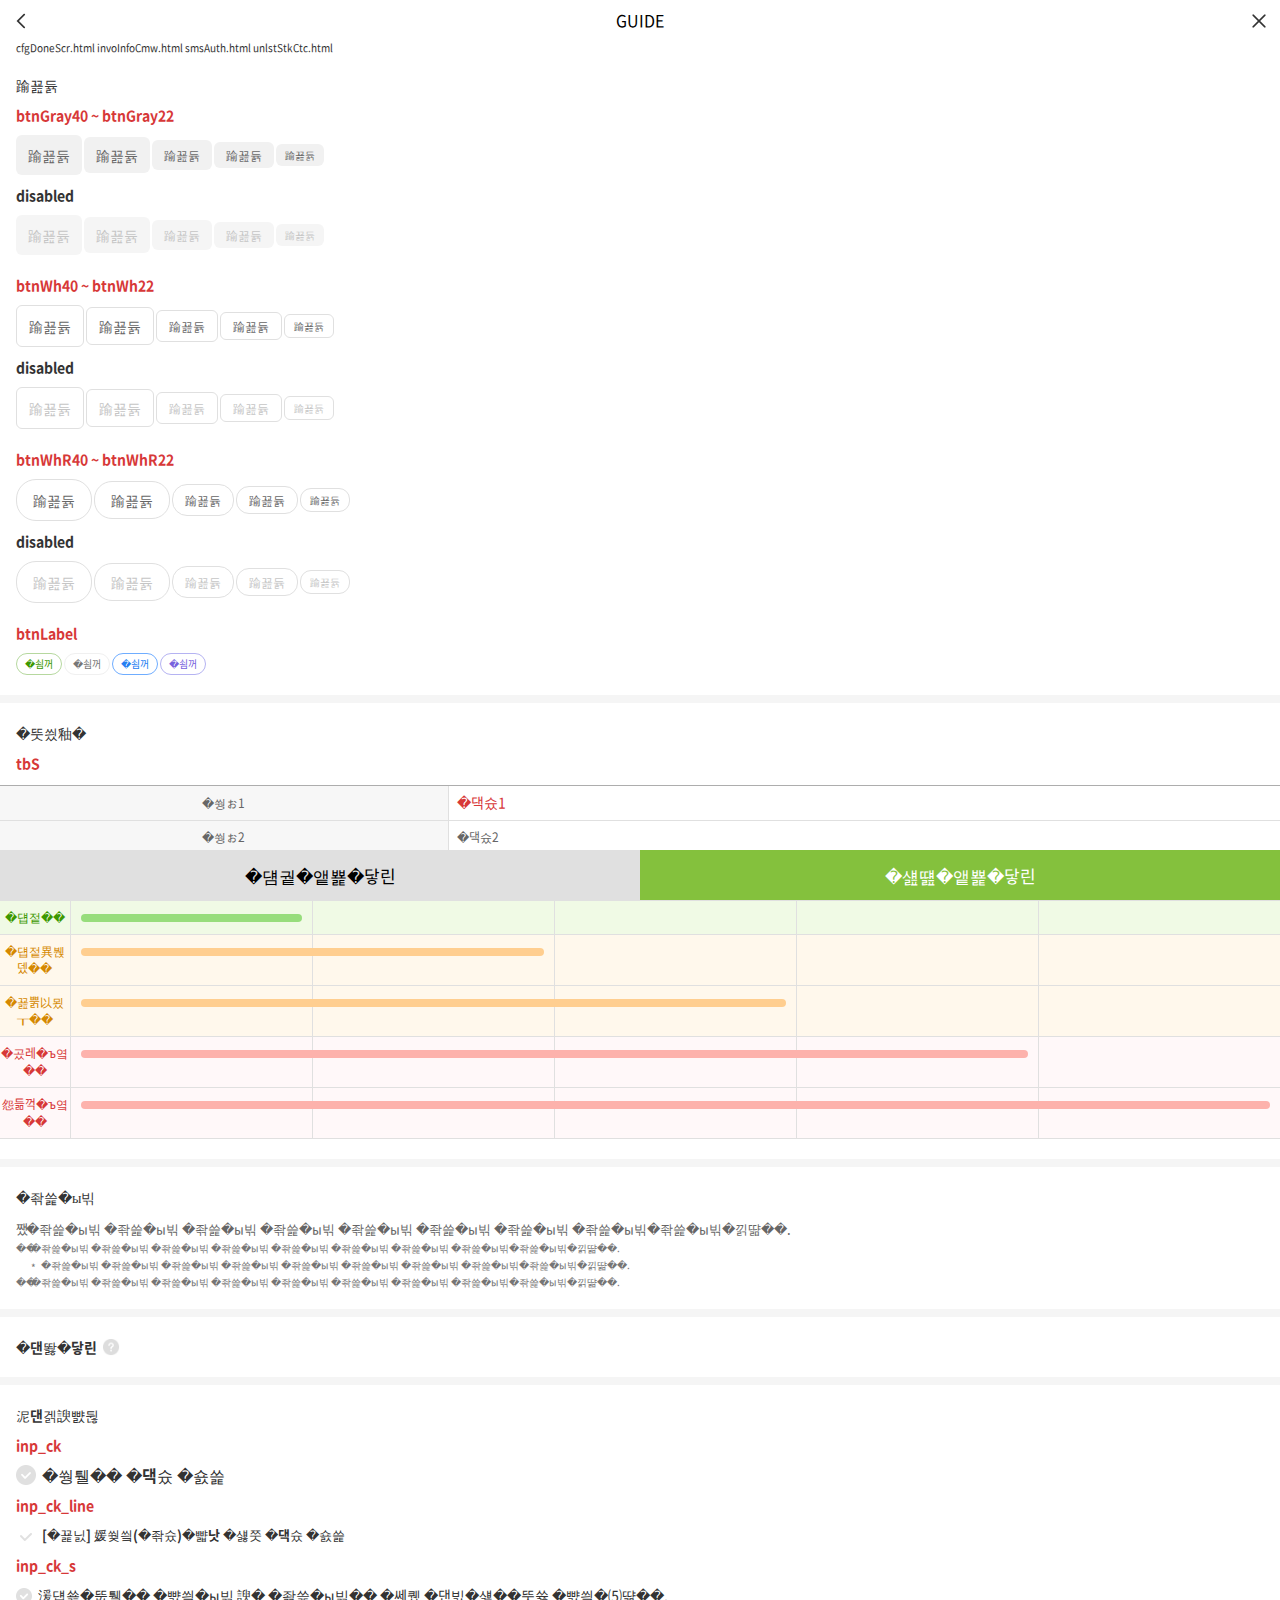
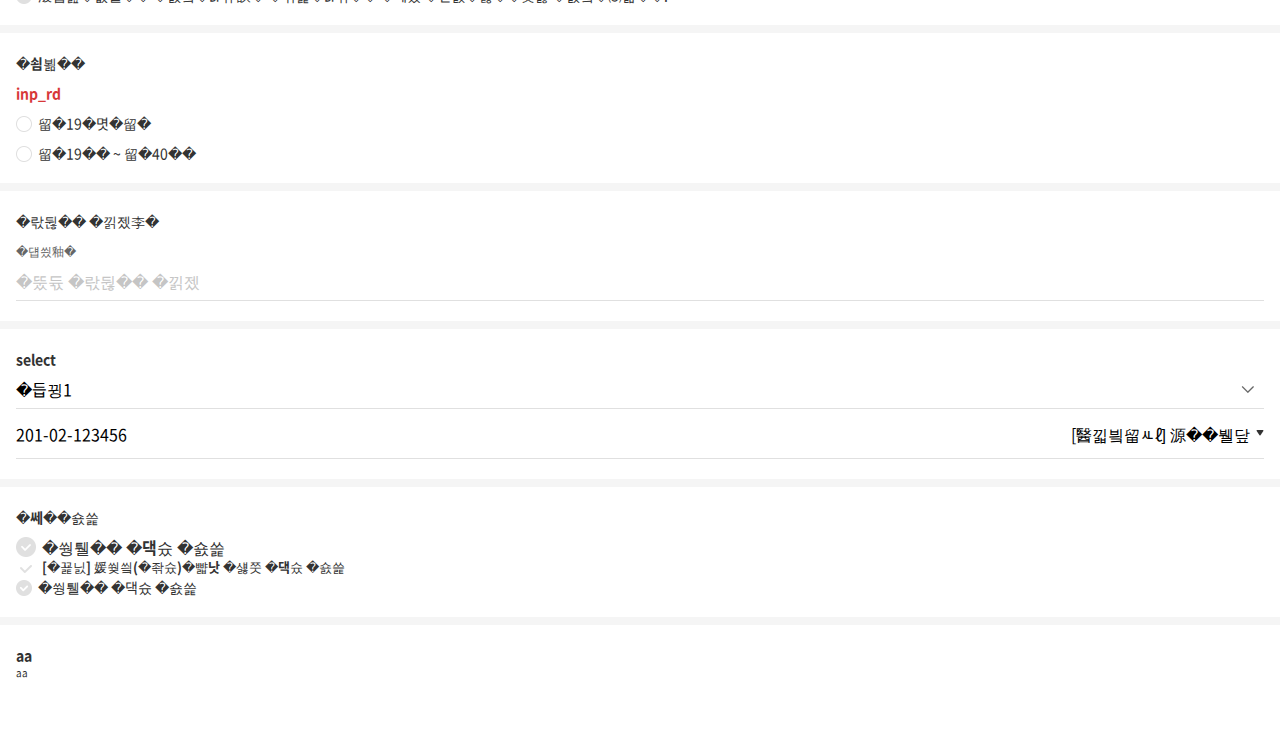
==== commit e192c265: "경로수정" ====
--- a/index.html
+++ b/index.html
@@ -4,11 +4,11 @@
 	<meta charset="euc-kr">
 	<meta http-equiv="X-UA-Compatible" content="IE=edge">
 	<meta name="viewport" content="width=device-width, initial-scale=1.0">
-	<link rel="stylesheet" type="text/css" href="/static/css/interlock/cmnsvc/common.css" />
+	<link rel="stylesheet" type="text/css" href="./static/css/interlock/cmnsvc/common.css" />
 	<!-- <link rel="stylesheet" type="text/css" href="/static/css/interlock/cmnsvc/theme_default.css" /> -->
 	<title>약정</title>
-	<script type="text/javascript" src="/static/js/jquery-1.11.3.min.js"></script>
-	<script type="text/javascript" src="/static/js/sm.js"></script>
+	<script type="text/javascript" src="./static/js/jquery-1.11.3.min.js"></script>
+	<script type="text/javascript" src="./static/js/sm.js"></script>
     <script>
     </script>
 </head>
@@ -20,7 +20,12 @@
             <a href="javascript:void(0)" class="ico_top_x"></a>
         </div> 
         <div class="container_c has_foot_fix"> 
-           
+            <section class="padd">
+                <a href="./cfgDoneScr.html">cfgDoneScr.html</a>
+                <a href="./invoInfoCmw.html">invoInfoCmw.html</a>
+                <a href="./smsAuth.html">smsAuth.html</a>
+                <a href="./unlstStkCtc.html">unlstStkCtc.html</a>
+            </section>
             <section class="padd">
                 <h3 class="comTit mt20 fB">버튼</h3>
 
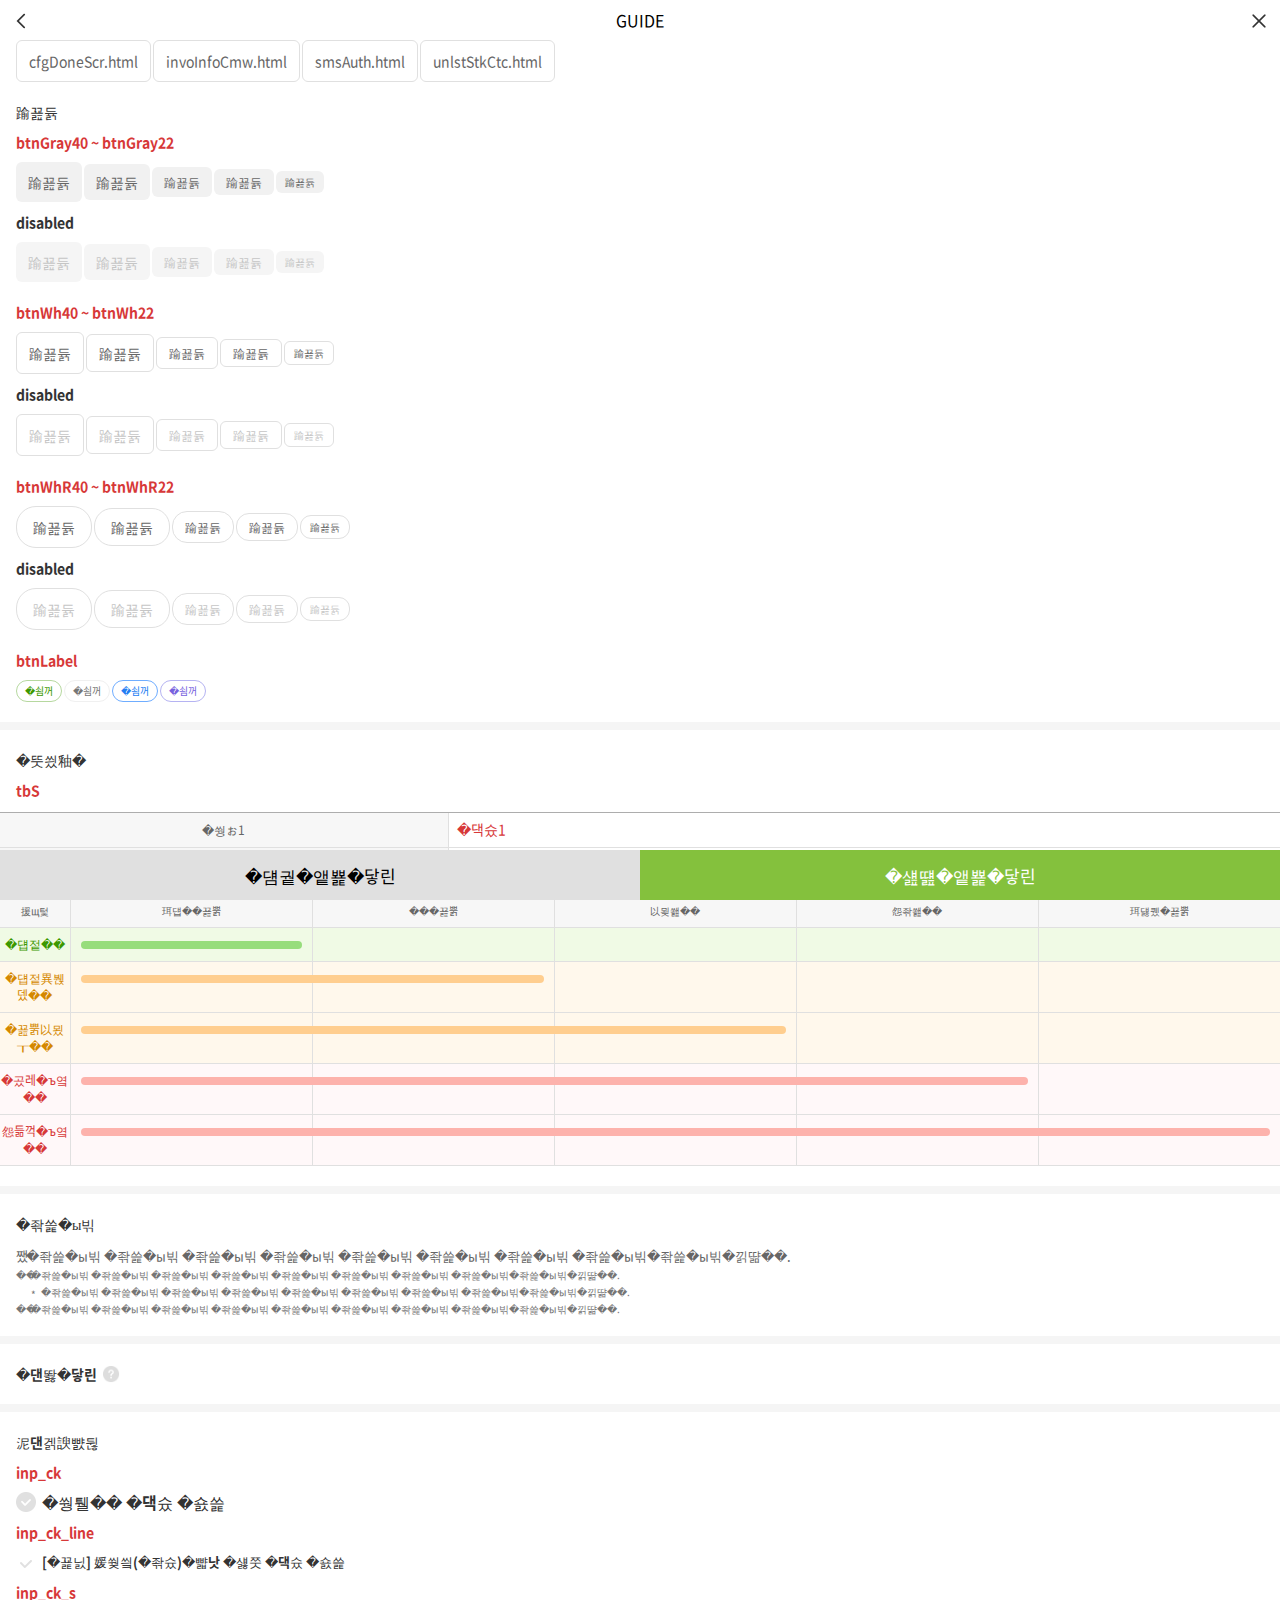
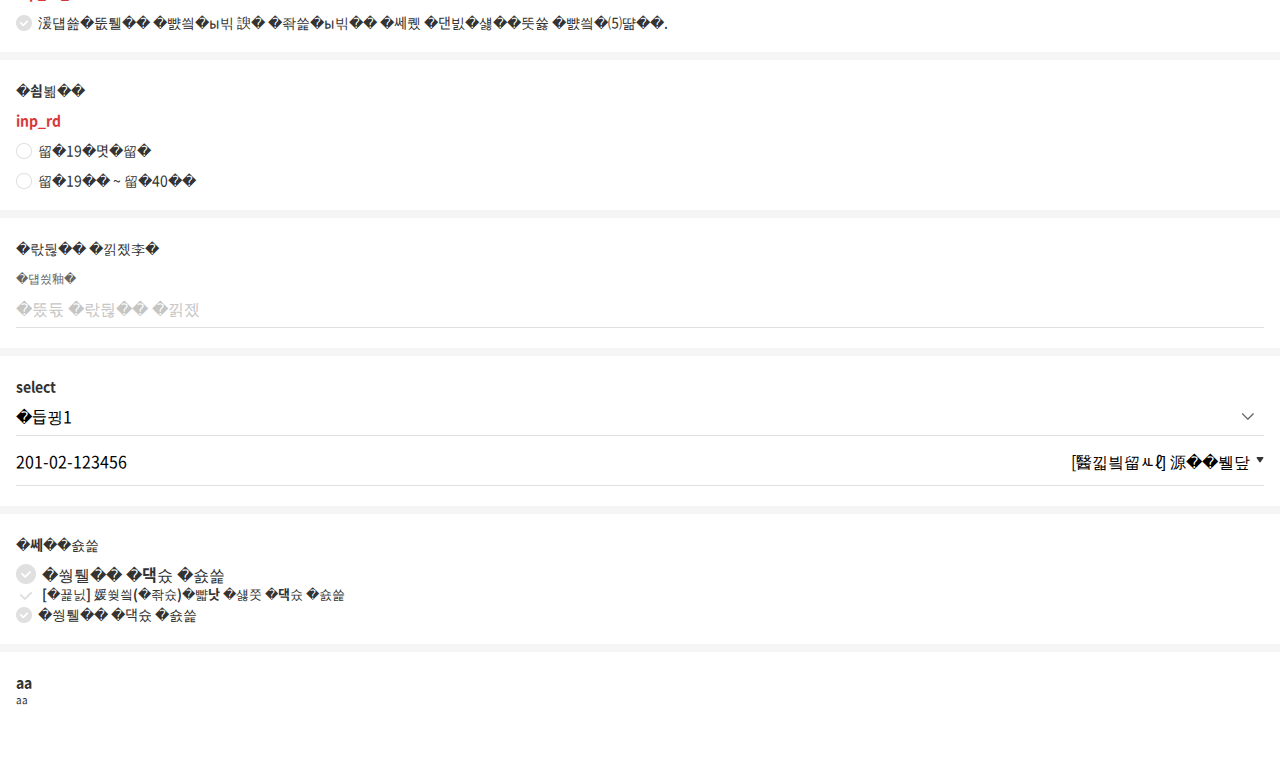
==== commit ae8519b1: "목록" ====
--- a/index.html
+++ b/index.html
@@ -21,10 +21,10 @@
         </div> 
         <div class="container_c has_foot_fix"> 
             <section class="padd">
-                <a href="./cfgDoneScr.html">cfgDoneScr.html</a>
-                <a href="./invoInfoCmw.html">invoInfoCmw.html</a>
-                <a href="./smsAuth.html">smsAuth.html</a>
-                <a href="./unlstStkCtc.html">unlstStkCtc.html</a>
+                <a class="btn btnWh40" href="./cfgDoneScr.html">cfgDoneScr.html</a>
+                <a class="btn btnWh40" href="./invoInfoCmw.html">invoInfoCmw.html</a>
+                <a class="btn btnWh40" href="./smsAuth.html">smsAuth.html</a>
+                <a class="btn btnWh40" href="./unlstStkCtc.html">unlstStkCtc.html</a>
             </section>
             <section class="padd">
                 <h3 class="comTit mt20 fB">버튼</h3>
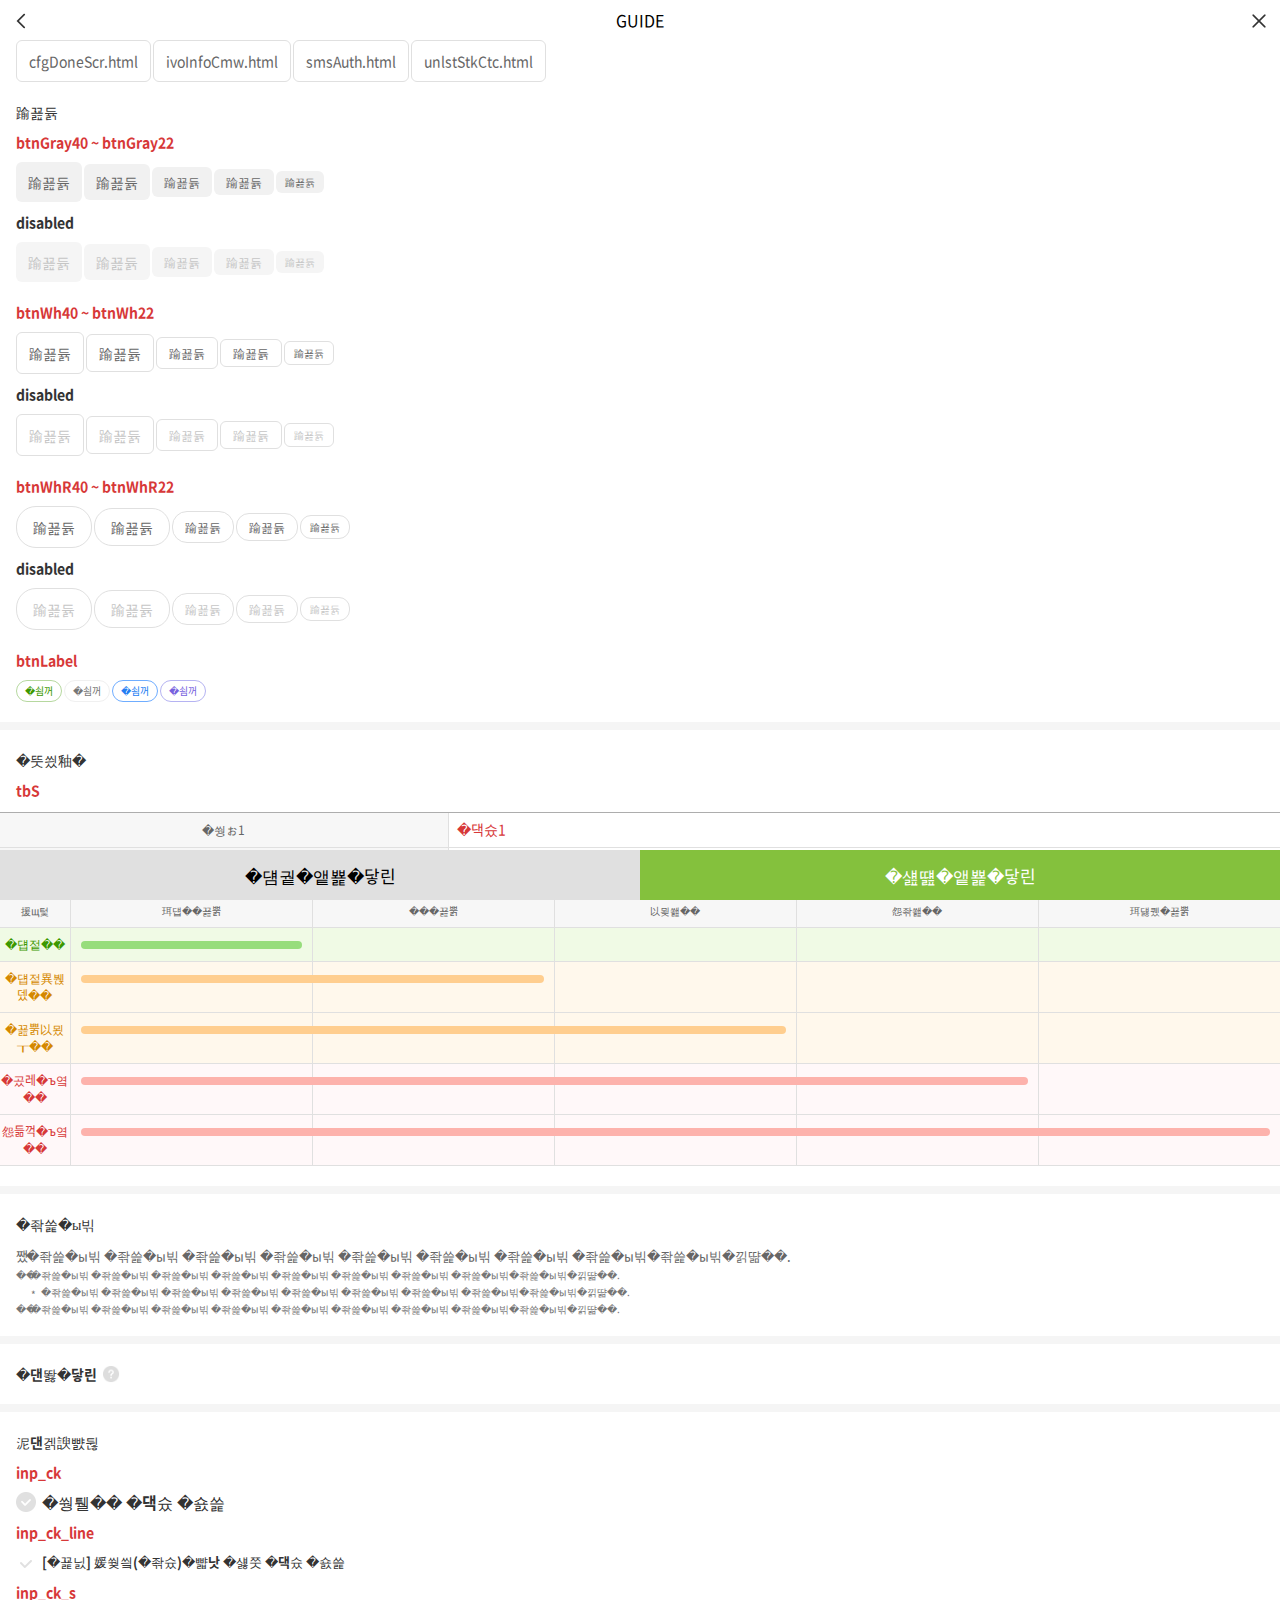
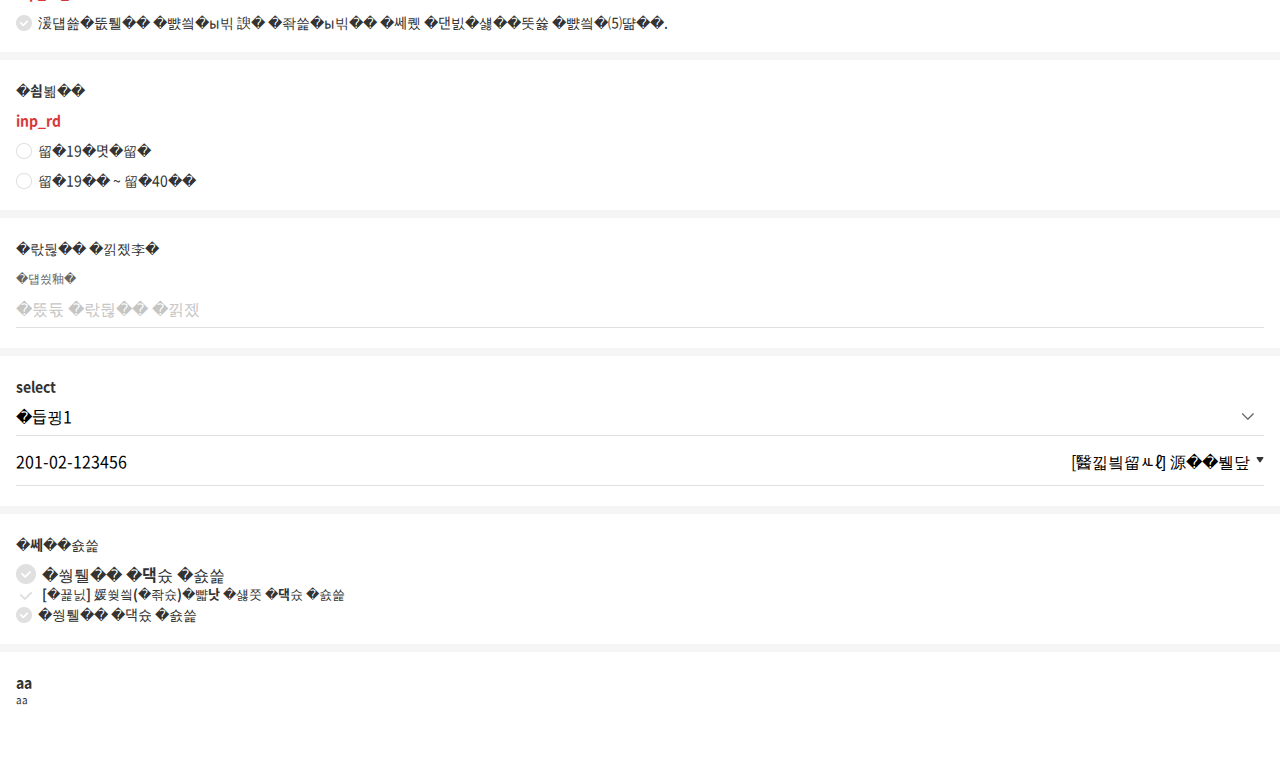
==== commit 0b9b7c9f: "링크수정" ====
--- a/index.html
+++ b/index.html
@@ -22,7 +22,7 @@
         <div class="container_c has_foot_fix"> 
             <section class="padd">
                 <a class="btn btnWh40" href="./cfgDoneScr.html">cfgDoneScr.html</a>
-                <a class="btn btnWh40" href="./invoInfoCmw.html">invoInfoCmw.html</a>
+                <a class="btn btnWh40" href="./ivoInfoCmw.html">ivoInfoCmw.html</a>
                 <a class="btn btnWh40" href="./smsAuth.html">smsAuth.html</a>
                 <a class="btn btnWh40" href="./unlstStkCtc.html">unlstStkCtc.html</a>
             </section>
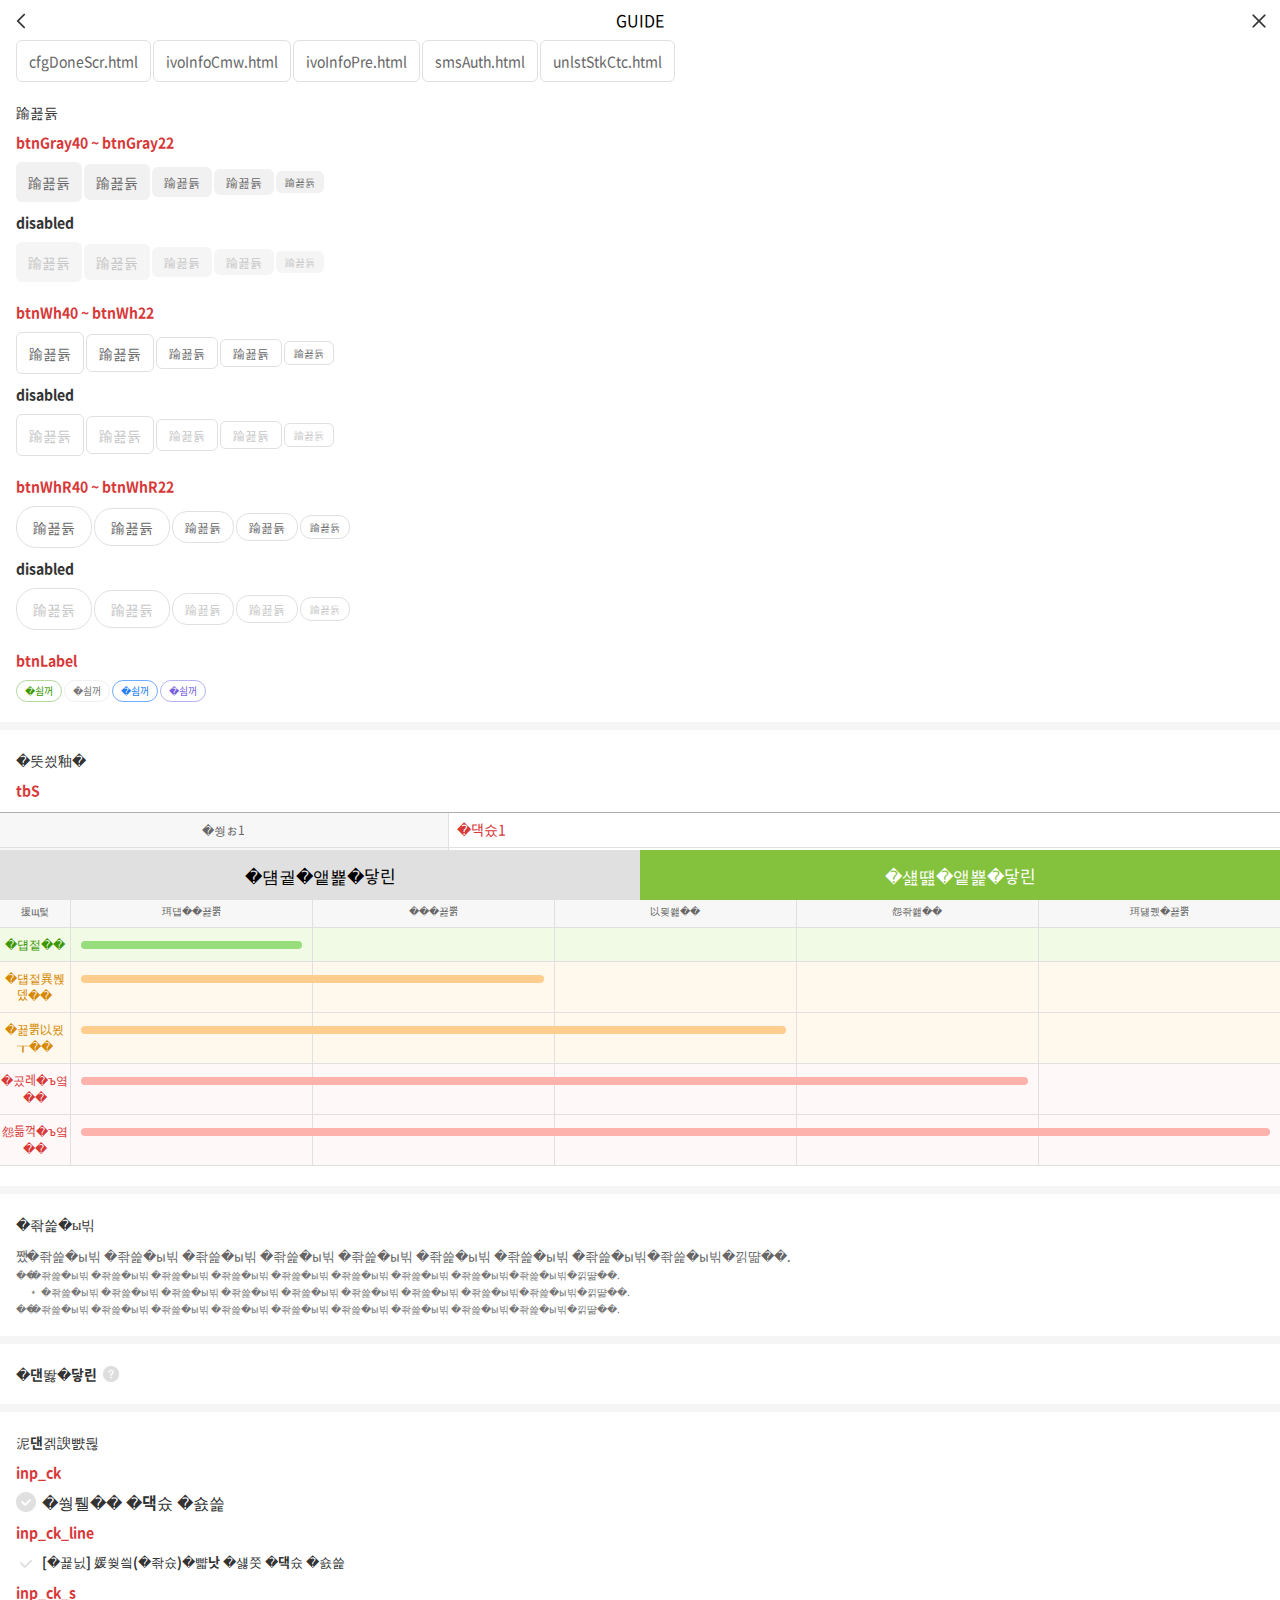
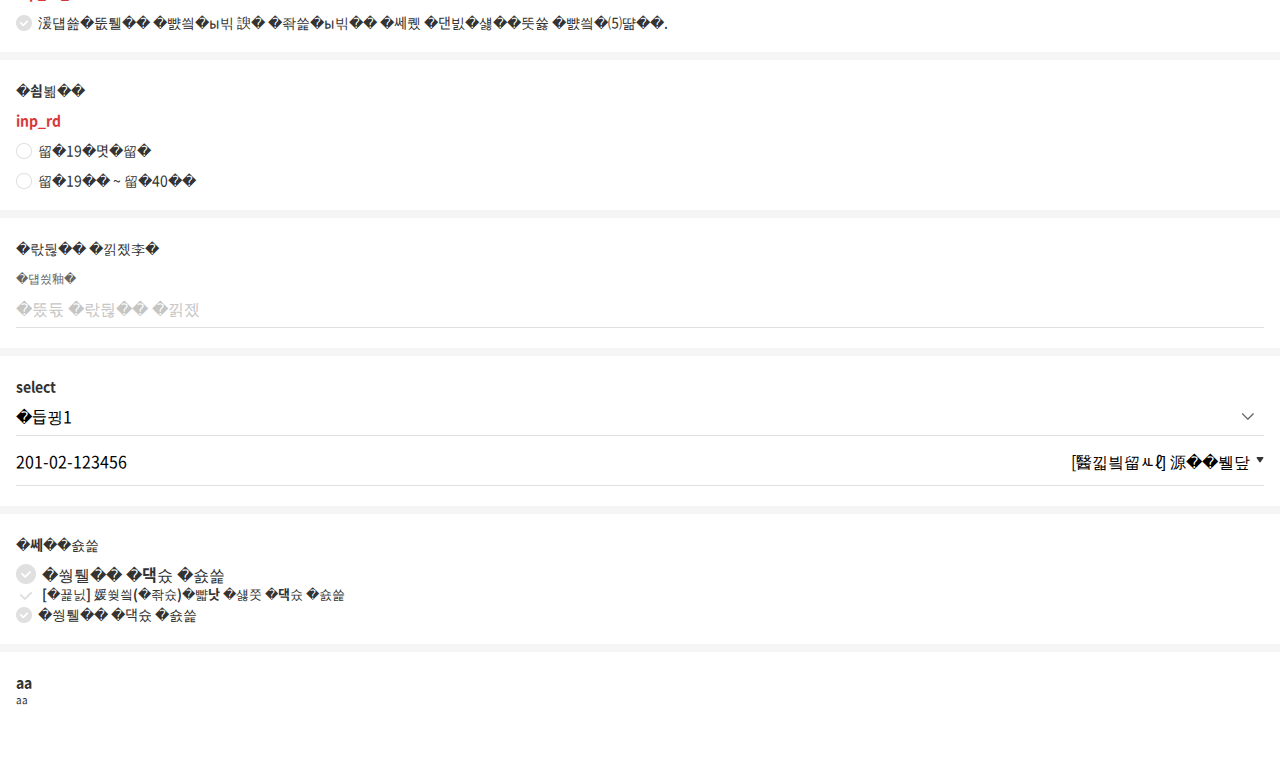
==== commit 90267231: "페이지추가" ====
--- a/index.html
+++ b/index.html
@@ -23,6 +23,7 @@
             <section class="padd">
                 <a class="btn btnWh40" href="./cfgDoneScr.html">cfgDoneScr.html</a>
                 <a class="btn btnWh40" href="./ivoInfoCmw.html">ivoInfoCmw.html</a>
+                <a class="btn btnWh40" href="./ivoInfoPre.html">ivoInfoPre.html</a>
                 <a class="btn btnWh40" href="./smsAuth.html">smsAuth.html</a>
                 <a class="btn btnWh40" href="./unlstStkCtc.html">unlstStkCtc.html</a>
             </section>
